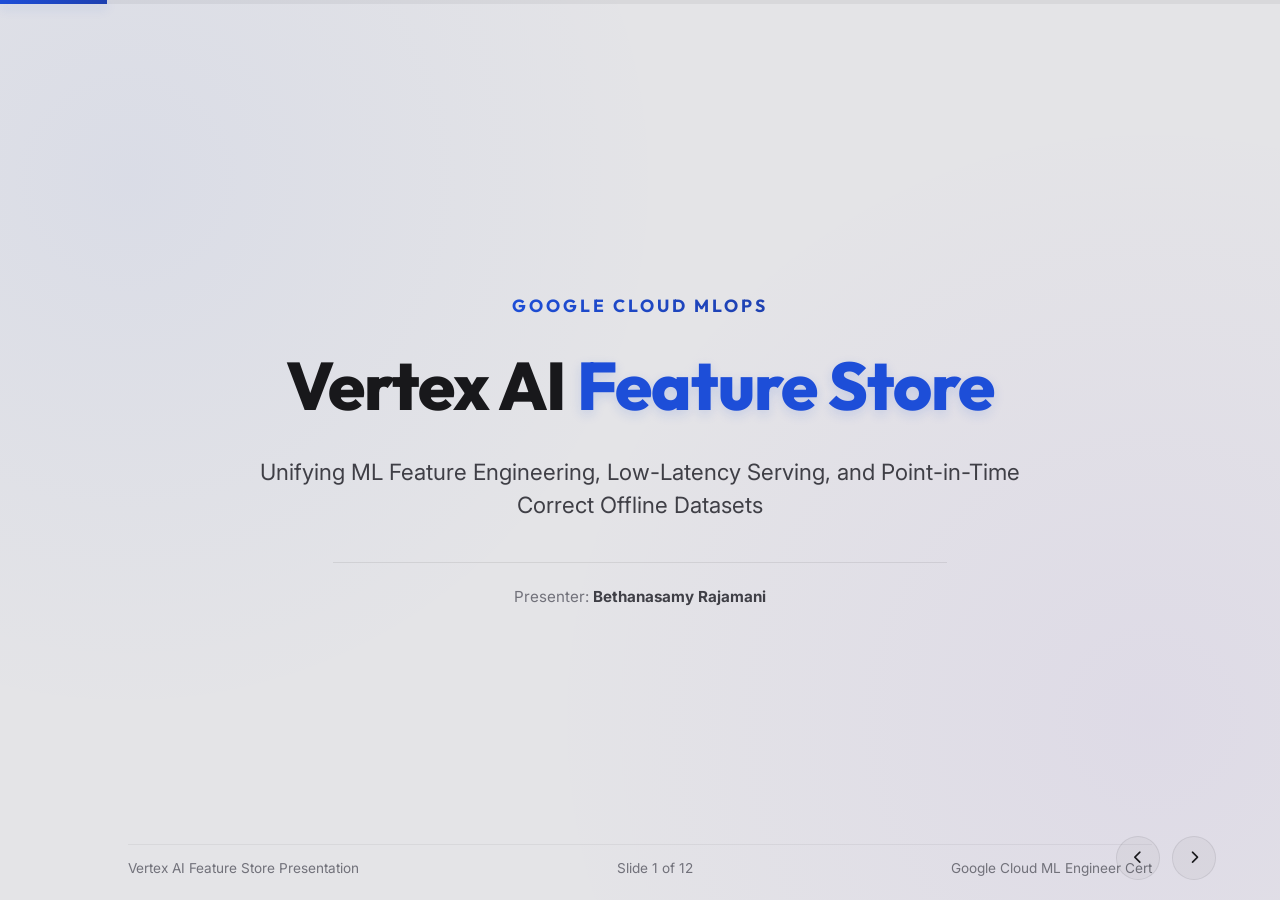
==== featurestore-presentation/index.html @ b4137fd1 "feat: implement Vertex AI Feature Store presentation slides and PPTX builder" ====
<!DOCTYPE html>
<html lang="en">
<head>
    <meta charset="UTF-8">
    <meta name="viewport" content="width=device-width, initial-scale=1.0">
    <title>GCP MLOps: Vertex AI Feature Store Presentation</title>
    <!-- CSS slide styles -->
    <link rel="stylesheet" href="style.css">
    <!-- FontAwesome Icons -->
    <link rel="stylesheet" href="https://cdnjs.cloudflare.com/ajax/libs/font-awesome/6.4.0/css/all.min.css">
</head>
<body>
    <div class="presentation-container">
        <!-- Progress Bar Indicator -->
        <div class="progress-bar-container">
            <div id="progress-bar-fill" class="progress-bar-fill"></div>
        </div>

        <!-- SLIDE 1: TITLE SLIDE -->
        <section class="slide title-slide active">
            <span class="slide-category">Google Cloud MLOps</span>
            <h1 class="slide-title">Vertex AI <span>Feature Store</span></h1>
            <p class="slide-subtitle">Unifying ML Feature Engineering, Low-Latency Serving, and Point-in-Time Correct Offline Datasets</p>
            <div class="title-footer">
                <span>Presenter: <strong>Bethanasamy Rajamani</strong></span>
            </div>
        </section>

        <!-- SLIDE 2: THE CORE MLOPS CHALLENGES -->
        <section class="slide">
            <span class="slide-category">The Problem</span>
            <h2 class="slide-title">Core Challenges in Production ML</h2>
            <div class="split-grid">
                <div class="slide-body">
                    <ul>
                        <li><strong>Train-Serve Skew:</strong> ML models fail when prediction features are calculated differently than training features.</li>
                        <li><strong>Data Leakage:</strong> Incorporating "future data" into training sets during joins, invalidating offline evaluation validation.</li>
                        <li><strong>Redundant Engineering:</strong> Separate data engineering teams re-calculating the exact same feature values, driving up storage/compute costs.</li>
                    </ul>
                    <div class="example-box">
                        <strong>Real-World Example (Skew & Leakage)</strong>
                        A credit card fraud detector checks transaction velocities. If training calculated velocities using daily averages, but online inference queries them using 5-minute windows, the mismatch (skew) causes false negatives.
                    </div>
                </div>
                <div class="glass-card">
                    <div class="card-title">
                        <i class="fa-solid fa-triangle-exclamation"></i>
                        <span>Traditional Databases Fall Short</span>
                    </div>
                    <p style="color: var(--text-secondary); font-size: 0.95rem; line-height: 1.6; margin-bottom: 15px;">
                        Relational databases (SQL) and analytical warehouses (BigQuery) cannot serve features with sub-15ms latency at scale. Conversely, transactional databases lack point-in-time snapshot mechanics, creating massive data leakage risks during dataset exports.
                    </p>
                    <p style="color: var(--accent-blue); font-size: 0.85rem; font-weight: 500;">
                        Example: Both fraud and billing teams writing two separate Spark jobs to calculate `daily_user_active_hours` leads to code redundancy and cost waste.
                    </p>
                </div>
            </div>
        </section>

        <!-- SLIDE 3: WHAT IS VERTEX AI FEATURE STORE? -->
        <section class="slide">
            <span class="slide-category">Architectural Overview</span>
            <h2 class="slide-title">What is Vertex AI Feature Store?</h2>
            <div class="split-grid">
                <div class="slide-body">
                    <p style="margin-bottom: 20px; font-weight: 500; color: var(--text-primary);">A centralized, fully-managed Google Cloud registry to share, discover, and serve ML features.</p>
                    <ul>
                        <li><strong>Single Source of Truth:</strong> Unifies preprocessing pipelines across batch and real-time.</li>
                        <li><strong>Serverless Scale:</strong> No infrastructure management. Scaling Bigtable and BigQuery slots are handled entirely by Google Cloud.</li>
                        <li><strong>Integrations:</strong> Built-in lineage hooks into Vertex AI Model Registry, Pipelines, and Model Monitoring.</li>
                    </ul>
                    <div class="example-box">
                        <strong>Serving Example</strong>
                        A ride-sharing app uses online serving to retrieve driver ratings in 8ms during matching. For historical pricing analysis, it uses offline serving to export monthly coordinates.
                    </div>
                </div>
                <div class="glass-card">
                    <div class="card-title">
                        <i class="fa-solid fa-database"></i>
                        <span>Operational Benefits</span>
                    </div>
                    <div class="benefits-list" style="display: flex; flex-direction: column; gap: 16px; margin-top: 15px;">
                        <div class="benefit-item">
                            <div style="display: flex; align-items: center; gap: 8px; font-weight: 600; color: var(--text-primary); font-size: 0.95rem;">
                                <i class="fa-solid fa-bolt" style="color: var(--accent-blue);"></i>
                                <span>Sub-15ms Online Serving Latency</span>
                            </div>
                            <p style="font-size: 0.85rem; color: var(--text-secondary); line-height: 1.4; margin-left: 22px; margin-top: 4px;">
                                Powered by Cloud Bigtable key-value storage, delivering high-throughput gRPC lookups for real-time model inference at scale.
                            </p>
                        </div>
                        <div class="benefit-item">
                            <div style="display: flex; align-items: center; gap: 8px; font-weight: 600; color: var(--text-primary); font-size: 0.95rem;">
                                <i class="fa-solid fa-clone" style="color: var(--accent-green);"></i>
                                <span>Zero-Copy BigQuery Views Integration</span>
                            </div>
                            <p style="font-size: 0.85rem; color: var(--text-secondary); line-height: 1.4; margin-left: 22px; margin-top: 4px;">
                                Queries BigQuery tables or logical views directly without copying physical data, eliminating duplication storage costs and pipeline lags.
                            </p>
                        </div>
                        <div class="benefit-item">
                            <div style="display: flex; align-items: center; gap: 8px; font-weight: 600; color: var(--text-primary); font-size: 0.95rem;">
                                <i class="fa-solid fa-route" style="color: var(--accent-pink);"></i>
                                <span>Fully Auditable Metadata Lineage</span>
                            </div>
                            <p style="font-size: 0.85rem; color: var(--text-secondary); line-height: 1.4; margin-left: 22px; margin-top: 4px;">
                                Integrated with Vertex ML Metadata to track feature origin, transformations, registry audits, and downstream model consumers.
                            </p>
                        </div>
                    </div>
                </div>
            </div>
        </section>

        <!-- SLIDE 4: DATA MODELING HIERARCHY -->
        <section class="slide">
            <span class="slide-category">Data Modeling</span>
            <h2 class="slide-title">Vertex AI Feature Store Hierarchy</h2>
            <div class="split-grid">
                <div class="slide-body">
                    <ul>
                        <li><strong>Entity Type:</strong> Represents a primary key tracking data records (e.g. <code>user_id</code>, <code>product_id</code>).</li>
                        <li><strong>Feature Group:</strong> Points directly to a source table/view in BigQuery containing attributes.</li>
                        <li><strong>Feature View:</strong> A read-only representation of features. Synchronizes directly with BigQuery without copying raw data.</li>
                    </ul>
                    <div class="example-box">
                        <strong>Real-World Mapping Example</strong>
                        Entity Type = <code>customer_id</code>. Feature Group = <code>customer_orders</code> (linked to BigQuery). Feature View = <code>checkout_view</code> (exposing features like <code>last_order_amount</code>).
                    </div>
                </div>
                <div class="glass-card">
                    <div class="card-title">
                        <i class="fa-solid fa-circle-nodes"></i>
                        <span>Key Design Pattern</span>
                    </div>
                    <p style="color: var(--text-secondary); font-size: 0.95rem; line-height: 1.6;">
                        You define Feature Groups to map BigQuery schemas. You register individual features within that group. Feature Views then expose specific subsets of these features to online serving APIs.
                    </p>
                </div>
            </div>
        </section>

        <!-- SLIDE 5: INGESTION ARCHITECTURE -->
        <section class="slide">
            <span class="slide-category">Ingestion Pipelines</span>
            <h2 class="slide-title">Batch & Streaming Ingestions</h2>
            <div class="split-grid">
                <div class="slide-body">
                    <ul>
                        <li><strong>Batch Ingestion (BigQuery):</strong> Scheduled sync jobs that pull pre-calculated features. Animate packets showing scheduled sync runs.</li>
                        <li><strong>Streaming Ingestion (Pub/Sub):</strong> Ingests features in real-time. Events flow through Pub/Sub and Dataflow directly to the Feature Store.</li>
                    </ul>
                    <div class="example-box">
                        <strong>Pipeline Example</strong>
                        Streaming ingestion writes real-time customer clicks from Pub/Sub to the online store instantly. Batch ingestion synchronizes user credit ratings from BigQuery every midnight.
                    </div>
                </div>
                <div class="diagram-box">
                    <span style="font-size: 0.8rem; font-weight: 600; color: var(--text-secondary); margin-bottom: 8px;">Active Data Ingestion Pipeline Flows</span>
                    <svg class="diagram-svg" viewBox="0 0 400 220">
                        <!-- Markers for Arrow Heads -->
                        <defs>
                            <marker id="arrow" viewBox="0 0 10 10" refX="6" refY="5" markerWidth="6" markerHeight="6" orient="auto-start-reverse">
                                <path d="M 0 0 L 10 5 L 0 10 z" fill="rgba(255,255,255,0.4)" />
                            </marker>
                        </defs>

                        <!-- Connection Paths -->
                        <path id="path-bq-fs" class="flow-path active-pink" d="M 110,40 Q 185,110 250,110" />
                        <path id="path-pub-fs" class="flow-path active-green" d="M 110,180 Q 185,110 250,110" />
                        
                        <!-- Flow dots (Batch) -->
                        <circle r="4" fill="var(--accent-pink)">
                            <animateMotion dur="4s" repeatCount="indefinite" path="M 110,40 Q 185,110 250,110" begin="0s" />
                        </circle>
                        <circle r="4" fill="var(--accent-pink)">
                            <animateMotion dur="4s" repeatCount="indefinite" path="M 110,40 Q 185,110 250,110" begin="2s" />
                        </circle>

                        <!-- Flow dots (Streaming) -->
                        <circle r="4" fill="var(--accent-green)">
                            <animateMotion dur="2s" repeatCount="indefinite" path="M 110,180 Q 185,110 250,110" begin="0s" />
                        </circle>
                        <circle r="4" fill="var(--accent-green)">
                            <animateMotion dur="2s" repeatCount="indefinite" path="M 110,180 Q 185,110 250,110" begin="0.7s" />
                        </circle>
                        <circle r="4" fill="var(--accent-green)">
                            <animateMotion dur="2s" repeatCount="indefinite" path="M 110,180 Q 185,110 250,110" begin="1.4s" />
                        </circle>

                        <!-- Node: BigQuery -->
                        <g transform="translate(10, 20)">
                            <rect x="0" y="0" width="100" height="40" rx="8" class="node-circle" />
                            <text x="50" y="22" fill="var(--text-primary)" font-size="9" text-anchor="middle" font-weight="600">BigQuery</text>
                            <text x="50" y="32" fill="var(--text-muted)" font-size="7" text-anchor="middle">(Batch Source)</text>
                        </g>
                        
                        <!-- Node: Pub/Sub -->
                        <g transform="translate(10, 160)">
                            <rect x="0" y="0" width="100" height="40" rx="8" class="node-circle" />
                            <text x="50" y="22" fill="var(--text-primary)" font-size="9" text-anchor="middle" font-weight="600">Pub/Sub</text>
                            <text x="50" y="32" fill="var(--text-muted)" font-size="7" text-anchor="middle">(Streaming Source)</text>
                        </g>
                        
                        <!-- Node: Feature Store (Center) -->
                        <g transform="translate(200, 90)">
                            <rect x="0" y="0" width="100" height="40" rx="8" class="node-circle pulse" />
                            <text x="50" y="22" fill="var(--text-primary)" font-size="9" text-anchor="middle" font-weight="600">Feature Store</text>
                            <text x="50" y="32" fill="var(--accent-blue)" font-size="7" text-anchor="middle" font-weight="500">(Active Registry)</text>
                        </g>
                    </svg>
                </div>
            </div>
        </section>

        <!-- SLIDE 6: ONLINE SERVING ARCHITECTURE -->
        <section class="slide">
            <span class="slide-category">Serving (Low Latency)</span>
            <h2 class="slide-title">Online Serving Mechanics</h2>
            <div class="split-grid">
                <div class="slide-body">
                    <ul>
                        <li><strong>Cloud Bigtable:</strong> The default serving engine. Scaled dynamically by Google Cloud to support massive, concurrent online requests.</li>
                        <li><strong>Read Feature Values API:</strong> Online endpoints request feature values by passing the Entity ID (e.g. <code>user_id</code>) and receiving vectors in milliseconds.</li>
                        <li><strong>Zero-Latency Cache:</strong> Feature Store buffers features to prevent server overloads during web traffic spikes.</li>
                    </ul>
                    <div class="example-box">
                        <strong>gRPC Serving Example</strong>
                        The inference server queries <code>user_1984</code> on port 8080 and fetches the feature vector <code>[0.85 (ctr), 'Premium' (tier)]</code> from Cloud Bigtable in 6.8ms.
                    </div>
                </div>
                <div class="diagram-box">
                    <span style="font-size: 0.8rem; font-weight: 600; color: var(--text-secondary); margin-bottom: 8px;">Online serving gRPC query loop</span>
                    <svg class="diagram-svg" viewBox="0 0 400 220">
                        <!-- Request Path -->
                        <path class="flow-path active-green" d="M 70,95 L 230,95" />
                        <!-- Response Path -->
                        <path class="flow-path active-blue" d="M 230,125 L 70,125" style="stroke: var(--accent-blue); stroke-dasharray: 6,6; animation: strokeSlide 1s linear infinite;" />

                        <!-- Request Dot -->
                        <circle r="5" fill="var(--accent-green)">
                            <animateMotion dur="2.5s" repeatCount="indefinite" path="M 70,95 L 230,95" begin="0s" />
                        </circle>
                        <!-- Response Dot -->
                        <circle r="5" fill="var(--accent-blue)">
                            <animateMotion dur="2.5s" repeatCount="indefinite" path="M 230,125 L 70,125" begin="1.2s" />
                        </circle>

                        <!-- Node: Client model -->
                        <g transform="translate(10, 90)">
                            <circle cx="20" cy="20" r="25" class="node-circle" />
                            <text x="20" y="23" fill="var(--text-primary)" font-size="8" text-anchor="middle" font-weight="600">Model API</text>
                        </g>

                        <!-- Node: Feature Store -->
                        <g transform="translate(250, 90)">
                            <circle cx="20" cy="20" r="25" class="node-circle pulse-green" />
                            <text x="20" y="23" fill="var(--text-primary)" font-size="8" text-anchor="middle" font-weight="600">Bigtable</text>
                        </g>

                        <!-- Latency stopwatch counter -->
                        <g transform="translate(125, 65)">
                            <rect x="0" y="0" width="70" height="20" rx="4" fill="rgba(0,0,0,0.6)" stroke="var(--border-color)" />
                            <text x="35" y="14" class="latency-text-field" text-anchor="middle">
                                <tspan class="latency-timer-tick">6.8ms</tspan>
                            </text>
                        </g>
                    </svg>
                </div>
            </div>
        </section>

        <!-- SLIDE 7: OFFLINE SERVING & HISTORICAL JOINS -->
        <section class="slide">
            <span class="slide-category">Serving (Analytical)</span>
            <h2 class="slide-title">Offline Serving & point-in-Time Joins</h2>
            <div class="split-grid">
                <div class="slide-body">
                    <ul>
                        <li><strong>Point-in-Time joins:</strong> Prevents data leakage by retrieving feature values exactly as they existed at the timestamp of a historical training event.</li>
                        <li><strong>Batch Exports:</strong> Exports features to BigQuery or Cloud Storage folders to build massive training sets.</li>
                        <li><strong>Scale:</strong> Runs analytical joins across millions of training records, leveraging BigQuery slot allocations.</li>
                    </ul>
                    <div class="example-box">
                        <strong>Historical Join Example</strong>
                        To train a churn model on a checkout event from Oct 5, 2:00 PM, the Feature Store runs a point-in-time join that retrieves features prior to 2:00 PM, ignoring any subsequent activity.
                    </div>
                </div>
                <div class="diagram-box">
                    <span style="font-size: 0.8rem; font-weight: 600; color: var(--text-secondary); margin-bottom: 8px;">Point-in-Time "Time Travel" Join</span>
                    <svg class="diagram-svg" viewBox="0 0 400 220">
                        <!-- Horizontal Timeline Axis -->
                        <line x1="40" y1="130" x2="360" y2="130" stroke="var(--text-muted)" stroke-width="3" stroke-linecap="round" style="opacity: 0.3;" />
                        
                        <!-- Timeline Markers -->
                        <!-- Event 1 (100) -->
                        <circle class="marker-dot marker-dot-1" cx="100" cy="130" r="6" />
                        <text x="100" y="115" fill="var(--text-secondary)" font-size="7" text-anchor="middle">Feature Update 1</text>
                        
                        <!-- Event 2 (180) -->
                        <circle class="marker-dot marker-dot-2" cx="180" cy="130" r="6" />
                        <text x="180" y="115" fill="var(--text-secondary)" font-size="7" text-anchor="middle">Feature Update 2</text>
                        
                        <!-- Event 3 (260) -->
                        <circle class="marker-dot marker-dot-3" cx="260" cy="130" r="6" />
                        <text x="260" y="115" fill="var(--text-secondary)" font-size="7" text-anchor="middle">Feature Update 3</text>

                        <!-- Vertical Sliding Timeline Line (Join Event Time) -->
                        <line class="timeline-slider-line" x1="40" y1="50" x2="40" y2="170" />
                        <text x="150" y="195" fill="var(--accent-blue)" font-size="9" text-anchor="middle" font-weight="600">Dynamic Join Timestamp (T_event)</text>
                        
                        <!-- Leakage warning alert text -->
                        <text x="260" y="150" class="leakage-warning-banner">[Future Data Blocked]</text>
                    </svg>
                </div>
            </div>
        </section>

        <!-- SLIDE 8: VERTEX AI SDK (PYTHON) -->
        <section class="slide">
            <span class="slide-category">Developer Guide</span>
            <h2 class="slide-title">Vertex AI SDK (Python)</h2>
            <div class="slide-body">
                <p style="margin-bottom: 10px;">Interacting with Vertex AI Feature Store programmatically:</p>
                <div class="code-wrapper">
                    <div class="code-header">
                        <span>Python Client SDK</span>
                    </div>
                    <pre class="code-content"><span class="code-keyword">from</span> google.cloud <span class="code-keyword">import</span> aiplatform

aiplatform.init(project=<span class="code-string">"my-gcp-project"</span>, location=<span class="code-string">"us-central1"</span>)

<span class="code-comment"># Define reference to registered Feature View</span>
feature_view = aiplatform.FeatureView(
    feature_view_name=<span class="code-string">"user_features"</span>,
    feature_online_store_id=<span class="code-string">"user_online_store"</span>
)

<span class="code-comment"># Fetch real-time online feature values</span>
response = feature_view.read_feature_values(
    entity_ids=[<span class="code-string">"user_10294"</span>]
)
<span class="code-function">print</span>(response.values)</pre>
                </div>
                <div class="example-box">
                    <strong>Endpoint Integration Example</strong>
                    This Python query is integrated inside a web-serving Flask/FastAPI app to dynamically fetch driver ratings and enrich matching payloads before passing variables to model predictors.
                </div>
            </div>
        </section>

        <!-- SLIDE 9: GOOGLE CLOUD CLI REFERENCE -->
        <section class="slide">
            <span class="slide-category">Operations Guide</span>
            <h2 class="slide-title">Google Cloud CLI (gcloud) Reference</h2>
            <div class="slide-body">
                <p style="margin-bottom: 10px;">Managing Feature Store infrastructure using terminal commands:</p>
                <div class="code-wrapper">
                    <div class="code-header">
                        <span>gcloud vertex-ai CLI tools</span>
                    </div>
                    <pre class="code-content"><span class="code-comment"># Create online store instance backed by Bigtable</span>
gcloud vertex-ai feature-online-stores create user-online-store \
    --region=us-central1 \
    --bigtable-min-node-count=1 \
    --bigtable-max-node-count=5

<span class="code-comment"># Synchronize feature view with BigQuery source data</span>
gcloud vertex-ai feature-views sync user-features \
    --feature-online-store=user-online-store \
    --region=us-central1</pre>
                </div>
                <div class="example-box">
                    <strong>CI/CD GitOps Example</strong>
                    MLOps engineers run these gcloud scripts inside Cloud Build templates to automatically create and update feature registries when new schemas are merged into main branches.
                </div>
            </div>
        </section>

        <!-- SLIDE 10: INTEGRATION WITH MODEL MONITORING -->
        <section class="slide">
            <span class="slide-category">MLOps Monitoring</span>
            <h2 class="slide-title">Model Monitoring Integration</h2>
            <div class="split-grid">
                <div class="slide-body">
                    <ul>
                        <li><strong>Continuous Skew Checks:</strong> Automated alerts if serving feature distributions drift from baseline training datasets (TFRecord profiles).</li>
                        <li><strong>PSI Metric:</strong> Model Monitoring calculates Population Stability Index. If PSI exceeds 0.20, alerts notify engineering teams.</li>
                        <li><strong>Automated Retraining:</strong> Integration with Pub/Sub allows alerting systems to launch retraining DAGs automatically.</li>
                    </ul>
                    <div class="example-box">
                        <strong>Monitoring Drift Example</strong>
                        Monitoring user age distributions. Baseline training mean was 24. Shifted average in serving hits 42 (PSI = 0.28). System alerts trigger an automated retraining pipeline.
                    </div>
                </div>
                <div class="glass-card">
                    <div class="card-title">
                        <i class="fa-solid fa-chart-line"></i>
                        <span>MLOps Operations Loop</span>
                    </div>
                    <p style="color: var(--text-secondary); font-size: 0.95rem; line-height: 1.6;">
                        Unifying features within the Feature Store ensures the baseline reference schemas remain identical, eliminating manual calculations during drift checks.
                    </p>
                </div>
            </div>
        </section>

        <!-- SLIDE 11: IAM & SECURITY GOVERNANCE -->
        <section class="slide">
            <span class="slide-category">Security & Governance</span>
            <h2 class="slide-title">IAM Permissions & Access Controls</h2>
            <div class="split-grid">
                <div class="slide-body">
                    <ul>
                        <li><strong>roles/aiplatform.admin:</strong> Grants full control over Feature Store creation, schema modification, and resource deletions.</li>
                        <li><strong>roles/aiplatform.user:</strong> Allows listing, searching, reading, and exporting feature values. Default role for ML engineers and clients.</li>
                        <li><strong>VPC Service Controls:</strong> Lock Feature Store endpoints inside a private security boundary, protecting datasets from exfiltration.</li>
                    </ul>
                    <div class="example-box">
                        <strong>Deployment Example</strong>
                        The online prediction container's service account is granted the <code>aiplatform.user</code> role, enabling it to query features on port 8080 while blocking write configurations.
                    </div>
                </div>
                <div class="glass-card">
                    <div class="card-title">
                        <i class="fa-solid fa-shield-halved"></i>
                        <span>Security Rule</span>
                    </div>
                    <p style="color: var(--text-secondary); font-size: 0.95rem; line-height: 1.6;">
                        Service accounts attached to prediction serving containers must possess the <code>aiplatform.user</code> role to successfully pull online features on port 8080.
                    </p>
                </div>
            </div>
        </section>

        <!-- SLIDE 12: ARCHITECT'S SUMMARY -->
        <section class="slide">
            <span class="slide-category">Takeaways</span>
            <h2 class="slide-title">Architect's Checklist</h2>
            <div class="split-grid">
                <div class="slide-body">
                    <ul>
                        <li><strong>Train-Serve Skew:</strong> Eliminate skew by serving and training from the same Feature Store views.</li>
                        <li><strong>Data Leakage:</strong> Eliminate leakage by deploying point-in-time snapshot joins.</li>
                        <li><strong>Online Store:</strong> Backed by Bigtable for sub-15ms latencies.</li>
                        <li><strong>Offline Store:</strong> Integrates with BigQuery for large analytical dataset creation.</li>
                    </ul>
                    <div class="example-box">
                        <strong>Architect's Advice</strong>
                        On the exam, if they request sub-10ms serving, historical data timelines, or data quality assurances for tabular features, Vertex AI Feature Store is the correct answer.
                    </div>
                </div>
                <div class="glass-card" style="border-color: rgba(56, 239, 125, 0.3);">
                    <div class="card-title" style="color: var(--accent-green);">
                        <i class="fa-solid fa-circle-check"></i>
                        <span>Exam Tip</span>
                    </div>
                    <p style="color: var(--text-secondary); font-size: 0.95rem; line-height: 1.6;">
                        If a scenario requires real-time serving latency, user sharing, or data leakage protection, **Vertex AI Feature Store** is always the correct GCP ML solution architecture.
                    </p>
                </div>
            </div>
        </section>

        <!-- Presentation Navigation overlay controls -->
        <div class="controls-overlay">
            <button id="prev-btn" class="control-btn" title="Previous Slide (Left Arrow)"><i class="fa-solid fa-chevron-left"></i></button>
            <button id="next-btn" class="control-btn" title="Next Slide (Right Arrow)"><i class="fa-solid fa-chevron-right"></i></button>
        </div>

        <!-- Footer Page counter -->
        <footer class="presentation-footer">
            <span>Vertex AI Feature Store Presentation</span>
            <span id="page-num" class="slide-counter">Slide 1 of 12</span>
            <span>Google Cloud ML Engineer Cert</span>
        </footer>
    </div>

    <!-- Script navigations -->
    <script src="app.js"></script>
</body>
</html>
---- featurestore-presentation/style.css ----
@import url('https://fonts.googleapis.com/css2?family=Inter:wght@300;400;500;600;700&family=Outfit:wght@400;500;600;700;800&family=Fira+Code:wght@400;500&display=swap');

:root {
    --bg-dark: #e4e4e7;
    --bg-card: rgba(255, 255, 255, 0.85);
    --border-color: rgba(0, 0, 0, 0.08);
    --text-primary: #18181b;
    --text-secondary: #3f3f46;
    --text-muted: #71717a;
    
    --primary-gradient: linear-gradient(135deg, #1d4ed8 0%, #1e40af 100%);
    --secondary-gradient: linear-gradient(135deg, #6d28d9 0%, #5b21b6 100%);
    --glow-blue: 0 4px 12px rgba(29, 78, 216, 0.15);
    
    --accent-blue: #1d4ed8;
    --accent-green: #047857;
    --accent-pink: #be185d;
    
    --transition-smooth: all 0.3s cubic-bezier(0.4, 0, 0.2, 1);
}

* {
    margin: 0;
    padding: 0;
    box-sizing: border-box;
}

body {
    background-color: var(--bg-dark);
    color: var(--text-primary);
    font-family: 'Inter', sans-serif;
    overflow: hidden;
    height: 100vh;
    width: 100vw;
    background-image: 
        radial-gradient(circle at 10% 20%, rgba(29, 78, 216, 0.05) 0%, transparent 40%),
        radial-gradient(circle at 90% 80%, rgba(109, 40, 217, 0.05) 0%, transparent 45%);
}

/* Presentation Container */
.presentation-container {
    position: relative;
    width: 100vw;
    height: 100vh;
    overflow: hidden;
    display: flex;
    align-items: center;
    justify-content: center;
}

/* Slide Deck */
.slide {
    position: absolute;
    width: 100%;
    height: 100%;
    padding: 6% 10%;
    display: flex;
    flex-direction: column;
    justify-content: center;
    opacity: 0;
    pointer-events: none;
    transform: translateX(100px);
    transition: transform 0.6s cubic-bezier(0.4, 0, 0.2, 1), opacity 0.6s cubic-bezier(0.4, 0, 0.2, 1);
}

.slide.active {
    opacity: 1;
    pointer-events: auto;
    transform: translateX(0);
    z-index: 2;
}

.slide.prev-slide {
    opacity: 0;
    transform: translateX(-100px);
}

/* Slide Elements */
.slide-category {
    font-family: 'Outfit', sans-serif;
    font-size: 1.1rem;
    font-weight: 700;
    text-transform: uppercase;
    letter-spacing: 3px;
    background: var(--primary-gradient);
    -webkit-background-clip: text;
    -webkit-text-fill-color: transparent;
    margin-bottom: 10px;
    display: inline-block;
}

.slide-title {
    font-family: 'Outfit', sans-serif;
    font-size: 3.2rem;
    font-weight: 800;
    letter-spacing: -1px;
    line-height: 1.15;
    margin-bottom: 24px;
    color: var(--text-primary);
}

.slide-title span {
    color: var(--accent-blue);
    text-shadow: var(--glow-blue);
}

.slide-body {
    font-size: 1.15rem;
    line-height: 1.6;
    color: var(--text-secondary);
    max-width: 950px;
}

/* Bullet list overrides */
.slide-body ul {
    list-style: none;
    display: flex;
    flex-direction: column;
    gap: 12px;
    margin-top: 10px;
}

.slide-body li {
    position: relative;
    padding-left: 28px;
}

.slide-body li::before {
    content: '→';
    position: absolute;
    left: 0;
    color: var(--accent-blue);
    font-weight: 800;
}

.slide-body strong {
    color: var(--text-primary);
}

/* Example Box Style */
.example-box {
    background: rgba(0, 242, 254, 0.02);
    border-left: 3px solid var(--accent-blue);
    border-radius: 0 8px 8px 0;
    padding: 16px 20px;
    margin-top: 24px;
    font-size: 0.95rem;
    line-height: 1.6;
    color: var(--text-secondary);
    border-top: 1px solid rgba(255, 255, 255, 0.01);
    border-right: 1px solid rgba(255, 255, 255, 0.01);
    border-bottom: 1px solid rgba(255, 255, 255, 0.01);
}

.example-box strong {
    color: var(--accent-blue);
    font-family: 'Outfit', sans-serif;
    text-transform: uppercase;
    letter-spacing: 1.5px;
    font-size: 0.85rem;
    display: block;
    margin-bottom: 6px;
}

/* Title Slide Specifics */
.title-slide {
    align-items: center;
    text-align: center;
    justify-content: center;
}

.title-slide .slide-title {
    font-size: 4.2rem;
    max-width: 1100px;
    margin: 20px auto 30px;
}

.title-slide .slide-subtitle {
    font-size: 1.4rem;
    color: var(--text-secondary);
    max-width: 800px;
    margin-bottom: 40px;
    line-height: 1.5;
}

.title-footer {
    display: flex;
    gap: 40px;
    justify-content: center;
    font-size: 0.95rem;
    color: var(--text-muted);
    border-top: 1px solid var(--border-color);
    padding-top: 24px;
    width: 60%;
}

.title-footer span strong {
    color: var(--text-secondary);
}

/* Split content grid */
.split-grid {
    display: grid;
    grid-template-columns: 1.15fr 0.85fr;
    gap: 40px;
    align-items: center;
    width: 100%;
}

/* Glass Card */
.glass-card {
    background: var(--bg-card);
    border: 1px solid var(--border-color);
    border-radius: 16px;
    padding: 24px;
    box-shadow: var(--shadow-premium);
    backdrop-filter: blur(10px);
}

.card-title {
    font-family: 'Outfit', sans-serif;
    font-size: 1.3rem;
    font-weight: 600;
    margin-bottom: 12px;
    color: var(--text-primary);
    display: flex;
    align-items: center;
    gap: 12px;
}

.card-title i {
    color: var(--accent-blue);
}

/* Code Highlights */
.code-wrapper {
    background: #f4f4f5;
    border-radius: 12px;
    border: 1px solid var(--border-color);
    overflow: hidden;
    margin-top: 10px;
    box-shadow: var(--shadow-premium);
    width: 100%;
}

.code-header {
    background: rgba(0, 0, 0, 0.03);
    padding: 10px 16px;
    display: flex;
    justify-content: space-between;
    align-items: center;
    font-size: 0.75rem;
    color: var(--text-muted);
    border-bottom: 1px solid var(--border-color);
}

.code-content {
    padding: 20px;
    font-family: 'Fira Code', monospace;
    font-size: 0.85rem;
    overflow-x: auto;
    line-height: 1.5;
    color: #18181b;
}

.code-keyword { color: #be185d; }
.code-string { color: #047857; }
.code-comment { color: #71717a; font-style: italic; }
.code-function { color: #1d4ed8; }
.code-parameter { color: #18181b; }

/* Ingestion Diagram styles */
.diagram-box {
    display: flex;
    flex-direction: column;
    gap: 16px;
    align-items: center;
    justify-content: center;
    background: rgba(255, 255, 255, 0.6);
    border-radius: 16px;
    border: 1px solid var(--border-color);
    padding: 20px;
}

.diagram-svg {
    width: 100%;
    max-width: 460px;
    height: 230px;
}

/* --- SVG ANIMATIONS CSS --- */

/* Node pulse */
.node-circle {
    fill: #ffffff;
    stroke: var(--accent-blue);
    stroke-width: 2;
    transition: var(--transition-smooth);
}

.node-circle.pulse {
    animation: nodePulseGlow 2s infinite alternate;
}

.node-circle.pulse-green {
    stroke: var(--accent-green);
    animation: nodePulseGlowGreen 2s infinite alternate;
}

.flow-path {
    fill: none;
    stroke: rgba(0, 0, 0, 0.08);
    stroke-width: 2;
    stroke-linecap: round;
}

.flow-path.active {
    stroke: var(--accent-blue);
    stroke-dasharray: 6, 6;
    animation: strokeSlide 1s linear infinite;
}

.flow-path.active-green {
    stroke: var(--accent-green);
    stroke-dasharray: 6, 6;
    animation: strokeSlide 1s linear infinite;
}

.flow-path.active-pink {
    stroke: var(--accent-pink);
    stroke-dasharray: 6, 6;
    animation: strokeSlide 1s linear infinite;
}

/* Keyframes */
@keyframes strokeSlide {
    to {
        stroke-dashoffset: -20;
    }
}

@keyframes nodePulseGlow {
    from {
        filter: drop-shadow(0 0 2px rgba(0, 242, 254, 0.2));
    }
    to {
        filter: drop-shadow(0 0 10px rgba(0, 242, 254, 0.6));
    }
}

@keyframes nodePulseGlowGreen {
    from {
        filter: drop-shadow(0 0 2px rgba(56, 239, 125, 0.2));
    }
    to {
        filter: drop-shadow(0 0 10px rgba(56, 239, 125, 0.6));
    }
}

/* Serving Fetch Animation specifics */
.latency-text-field {
    font-family: 'Fira Code', monospace;
    font-size: 13px;
    fill: var(--accent-green);
    font-weight: 700;
}

.latency-timer-tick {
    animation: latencyCount 3s steps(3) infinite;
}

@keyframes latencyCount {
    0%, 100% { opacity: 0; }
    15% { opacity: 1; }
    50% { opacity: 1; }
    85% { opacity: 0; }
}

/* Point-In-Time Timeline Animation */
.timeline-slider-line {
    stroke: var(--accent-blue);
    stroke-width: 2;
    stroke-linecap: round;
    filter: drop-shadow(0 0 4px rgba(0, 242, 254, 0.5));
    animation: sweepTimeline 6s cubic-bezier(0.4, 0, 0.2, 1) infinite;
}

@keyframes sweepTimeline {
    0%, 100% { transform: translateX(0px); }
    50% { transform: translateX(240px); }
}

/* Timeline marker lights */
.marker-dot {
    transition: var(--transition-smooth);
    animation: checkLeakage 6s infinite;
}

/* Dot 1 at X=100 */
.marker-dot-1 {
    animation-name: leakageDot1;
}
/* Dot 2 at X=180 */
.marker-dot-2 {
    animation-name: leakageDot2;
}
/* Dot 3 (Future) at X=260 */
.marker-dot-3 {
    animation-name: leakageDot3;
}

@keyframes leakageDot1 {
    0%, 100% { fill: var(--accent-green); stroke: var(--accent-green); filter: drop-shadow(0 0 4px rgba(56, 239, 125, 0.4)); }
    10% { fill: var(--accent-green); }
    50% { fill: var(--accent-green); }
    90% { fill: var(--accent-green); }
}

@keyframes leakageDot2 {
    0%, 100% { fill: var(--text-muted); stroke: var(--text-muted); filter: none; }
    28% { fill: var(--text-muted); filter: none; }
    32% { fill: var(--accent-green); stroke: var(--accent-green); filter: drop-shadow(0 0 4px rgba(56, 239, 125, 0.4)); }
    50% { fill: var(--accent-green); }
    68% { fill: var(--accent-green); }
    72% { fill: var(--text-muted); filter: none; }
}

@keyframes leakageDot3 {
    0%, 100% { fill: var(--text-muted); stroke: var(--text-muted); filter: none; }
    44% { fill: var(--text-muted); filter: none; }
    48% { fill: var(--accent-green); stroke: var(--accent-green); filter: drop-shadow(0 0 4px rgba(56, 239, 125, 0.4)); }
    50% { fill: var(--accent-green); }
    52% { fill: var(--accent-green); }
    56% { fill: var(--text-muted); filter: none; }
}

/* Leakage Warning box */
.leakage-warning-banner {
    font-family: 'Outfit', sans-serif;
    font-size: 8px;
    font-weight: 700;
    text-anchor: middle;
    animation: warningText 6s infinite;
}

@keyframes warningText {
    0%, 28%, 72%, 100% { fill: var(--text-muted); opacity: 0.3; }
    30%, 70% { fill: var(--accent-pink); opacity: 1; }
}

/* --- Slide progression bars --- */
.progress-bar-container {
    position: absolute;
    top: 0;
    left: 0;
    width: 100%;
    height: 4px;
    background: rgba(0, 0, 0, 0.05);
    z-index: 10;
}

.progress-bar-fill {
    height: 100%;
    width: 0%;
    background: var(--primary-gradient);
    box-shadow: var(--glow-blue);
    transition: width 0.3s ease-out;
}

/* Footer elements */
.presentation-footer {
    position: absolute;
    bottom: 24px;
    left: 10%;
    right: 10%;
    display: flex;
    justify-content: space-between;
    align-items: center;
    font-size: 0.85rem;
    color: var(--text-muted);
    z-index: 10;
    pointer-events: none;
    border-top: 1px solid rgba(0, 0, 0, 0.05);
    padding-top: 15px;
}

/* Controls overlay */
.controls-overlay {
    position: absolute;
    bottom: 20px;
    right: 5%;
    display: flex;
    gap: 12px;
    z-index: 20;
}

.control-btn {
    background: rgba(0, 0, 0, 0.03);
    border: 1px solid var(--border-color);
    color: var(--text-primary);
    width: 44px;
    height: 44px;
    border-radius: 50%;
    display: flex;
    align-items: center;
    justify-content: center;
    cursor: pointer;
    transition: var(--transition-smooth);
}

.control-btn:hover {
    background: rgba(0, 0, 0, 0.08);
    border-color: rgba(0, 0, 0, 0.15);
    transform: scale(1.05);
}

.control-btn:focus {
    outline: none;
}
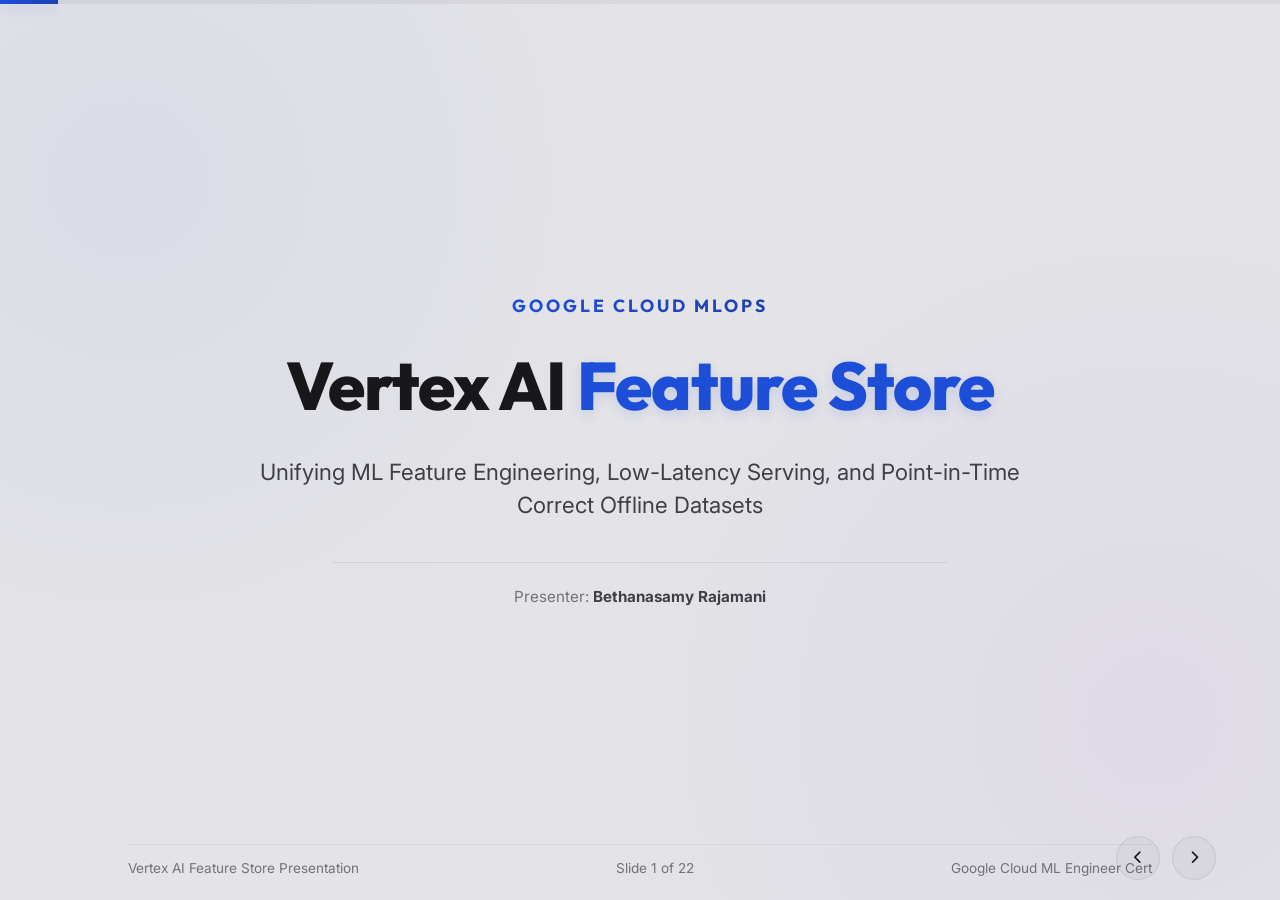
==== commit be323a02: "Add 10 scenario-based practice questions and answers for Vertex AI Feature Store to both HTML slides" ====
--- a/featurestore-presentation/index.html
+++ b/featurestore-presentation/index.html
@@ -462,6 +462,316 @@
             </div>
         </section>
 
+        <!-- SLIDE 13: PRACTICE SCENARIO 1 -->
+        <section class="slide">
+            <span class="slide-category">Practice Scenario 1 of 10</span>
+            <h2 class="slide-title">Minimizing Online Serving Latency</h2>
+            <div class="split-grid">
+                <div class="slide-body">
+                    <p style="font-weight: 500; color: var(--text-primary); margin-bottom: 15px;">A financial company is deploying an online transaction fraud detection model on Vertex AI. The model needs to retrieve customer feature values (e.g., transaction frequency in the last 10 minutes) with sub-10ms latency during prediction queries. How should the architecture be designed using Vertex AI Feature Store?</p>
+                    <div class="question-options">
+                        <div class="question-option"><span class="option-letter">A.</span> Configure offline serving batch exports to sync historical data to Cloud Storage and serve them directly from custom GKE nodes.</div>
+                        <div class="question-option"><span class="option-letter">B.</span> Set up a Feature Group pointing to BigQuery, register Feature Views, and enable Online Serving using Bigtable as the online store database.</div>
+                        <div class="question-option"><span class="option-letter">C.</span> Query BigQuery ML models directly using standard SQL procedures from GCF functions.</div>
+                        <div class="question-option"><span class="option-letter">D.</span> Use Memorystore for Redis manually and write Spark Streaming ETL scripts to populate user features from GCS.</div>
+                    </div>
+                </div>
+                <div class="glass-card">
+                    <div class="card-title">
+                        <i class="fa-solid fa-lightbulb" style="color: var(--accent-green);"></i>
+                        <span>Validation Panel</span>
+                    </div>
+                    <details class="answer-details">
+                        <summary>Verify Answer</summary>
+                        <div class="answer-content">
+                            <p style="margin-bottom: 8px;"><strong>Correct Answer: <span style="color: var(--accent-green);">B</span></strong></p>
+                            <p style="margin-bottom: 12px;"><strong>Explanation:</strong> Under the latest BigQuery-centric Feature Store architecture, developers create a Feature Group mapping BigQuery views, then create a Feature View and provision an online store database instance (backed by optimized Cloud Bigtable or Redis) for sub-10ms gRPC read requests.</p>
+                            <p><strong>GCP Reference:</strong> <a href="https://cloud.google.com/vertex-ai/docs/featurestore/latest/read-feature-values" target="_blank">Vertex AI Feature Store - Read Online Values</a></p>
+                        </div>
+                    </details>
+                </div>
+            </div>
+        </section>
+
+        <!-- SLIDE 14: PRACTICE SCENARIO 2 -->
+        <section class="slide">
+            <span class="slide-category">Practice Scenario 2 of 10</span>
+            <h2 class="slide-title">Data Leakage Prevention</h2>
+            <div class="split-grid">
+                <div class="slide-body">
+                    <p style="font-weight: 500; color: var(--text-primary); margin-bottom: 15px;">An ML engineer is building a pipeline to retrain a customer recommendation model. The training dataset combines user profile features from a feature store with historical purchase event logs. How can the engineer prevent data leakage during training set generation?</p>
+                    <div class="question-options">
+                        <div class="question-option"><span class="option-letter">A.</span> Perform standard SQL inner joins in BigQuery without specifying event times, relying on manual date filters.</div>
+                        <div class="question-option"><span class="option-letter">B.</span> Read the latest active feature states from the online database at the time of running the training job.</div>
+                        <div class="question-option"><span class="option-letter">C.</span> Execute point-in-time joins using Feature Store offline serving, specifying the historical event timestamps to extract features as they existed at each event time.</div>
+                        <div class="question-option"><span class="option-letter">D.</span> Set up a daily batch cron job that overwrites all user profile values inside a single GCS export bucket.</div>
+                    </div>
+                </div>
+                <div class="glass-card">
+                    <div class="card-title">
+                        <i class="fa-solid fa-lightbulb" style="color: var(--accent-green);"></i>
+                        <span>Validation Panel</span>
+                    </div>
+                    <details class="answer-details">
+                        <summary>Verify Answer</summary>
+                        <div class="answer-content">
+                            <p style="margin-bottom: 8px;"><strong>Correct Answer: <span style="color: var(--accent-green);">C</span></strong></p>
+                            <p style="margin-bottom: 12px;"><strong>Explanation:</strong> Point-in-time joins (or historical joins) are the standard solution to prevent data leakage during training data export. By joining features at the exact historical timestamp of the target label event, the system ensures that no "future data" is fed into the model.</p>
+                            <p><strong>GCP Reference:</strong> <a href="https://cloud.google.com/vertex-ai/docs/featurestore/legacy/explain-pit-join" target="_blank">Vertex AI Feature Store - Explain PIT Joins</a></p>
+                        </div>
+                    </details>
+                </div>
+            </div>
+        </section>
+
+        <!-- SLIDE 15: PRACTICE SCENARIO 3 -->
+        <section class="slide">
+            <span class="slide-category">Practice Scenario 3 of 10</span>
+            <h2 class="slide-title">Eliminating Train-Serve Skew</h2>
+            <div class="split-grid">
+                <div class="slide-body">
+                    <p style="font-weight: 500; color: var(--text-primary); margin-bottom: 15px;">A retail company runs a model to predict user conversion rates. The training features are preprocessed in batch using SQL in BigQuery, while the online serving application computes features using custom Python code. The model performs poorly in production due to train-serve skew. How can Vertex AI Feature Store resolve this?</p>
+                    <div class="question-options">
+                        <div class="question-option"><span class="option-letter">A.</span> Define the preprocessing transformations in BigQuery views, register them as a Feature Group, and serve both training and prediction requests from the same Feature Store views.</div>
+                        <div class="question-option"><span class="option-letter">B.</span> Standardize all preprocessing by rewriting the transformations directly inside the GKE API container.</div>
+                        <div class="question-option"><span class="option-letter">C.</span> Deploy a second BigQuery instance dedicated to serving online queries in real-time.</div>
+                        <div class="question-option"><span class="option-letter">D.</span> Use AutoML Tabular to automatically search for features during serving queries.</div>
+                    </div>
+                </div>
+                <div class="glass-card">
+                    <div class="card-title">
+                        <i class="fa-solid fa-lightbulb" style="color: var(--accent-green);"></i>
+                        <span>Validation Panel</span>
+                    </div>
+                    <details class="answer-details">
+                        <summary>Verify Answer</summary>
+                        <div class="answer-content">
+                            <p style="margin-bottom: 8px;"><strong>Correct Answer: <span style="color: var(--accent-green);">A</span></strong></p>
+                            <p style="margin-bottom: 12px;"><strong>Explanation:</strong> To eliminate train-serve skew, both training pipelines (offline serving) and inference APIs (online serving) must fetch from a single source of feature definitions. Registering the preprocessing views in a centralized Feature Store accomplishes this.</p>
+                            <p><strong>GCP Reference:</strong> <a href="https://cloud.google.com/vertex-ai/docs/featurestore/latest/overview" target="_blank">Vertex AI Feature Store - Overview</a></p>
+                        </div>
+                    </details>
+                </div>
+            </div>
+        </section>
+
+        <!-- SLIDE 16: PRACTICE SCENARIO 4 -->
+        <section class="slide">
+            <span class="slide-category">Practice Scenario 4 of 10</span>
+            <h2 class="slide-title">Cost & Storage Optimization</h2>
+            <div class="split-grid">
+                <div class="slide-body">
+                    <p style="font-weight: 500; color: var(--text-primary); margin-bottom: 15px;">Multiple data science teams at an enterprise recalculate overlapping customer features (such as `monthly_average_spend`). This leads to redundant storage costs and processing fees. What is the best practice to optimize these costs?</p>
+                    <div class="question-options">
+                        <div class="question-option"><span class="option-letter">A.</span> Request the finance team to enforce resource quotas on all GCS buckets and limit active BigQuery projects.</div>
+                        <div class="question-option"><span class="option-letter">B.</span> Build a custom metadata registry using Cloud SQL to track who owns which Python scripting files.</div>
+                        <div class="question-option"><span class="option-letter">C.</span> Export all datasets to local development servers to avoid Google Cloud analytical query costs.</div>
+                        <div class="question-option"><span class="option-letter">D.</span> Standardize all user features in a centralized Vertex AI Feature Store, allowing teams to search, share, and reuse registered feature views.</div>
+                    </div>
+                </div>
+                <div class="glass-card">
+                    <div class="card-title">
+                        <i class="fa-solid fa-lightbulb" style="color: var(--accent-green);"></i>
+                        <span>Validation Panel</span>
+                    </div>
+                    <details class="answer-details">
+                        <summary>Verify Answer</summary>
+                        <div class="answer-content">
+                            <p style="margin-bottom: 8px;"><strong>Correct Answer: <span style="color: var(--accent-green);">D</span></strong></p>
+                            <p style="margin-bottom: 12px;"><strong>Explanation:</strong> A primary goal of a feature store is code and resource sharing. Centralizing tabular features into Vertex AI Feature Store allows multiple teams to collaborate on a single registry, preventing duplicate ETL pipelines and saving cost.</p>
+                            <p><strong>GCP Reference:</strong> <a href="https://cloud.google.com/vertex-ai/docs/featurestore/latest/overview" target="_blank">Vertex AI Feature Store - Share & Discover</a></p>
+                        </div>
+                    </details>
+                </div>
+            </div>
+        </section>
+
+        <!-- SLIDE 17: PRACTICE SCENARIO 5 -->
+        <section class="slide">
+            <span class="slide-category">Practice Scenario 5 of 10</span>
+            <h2 class="slide-title">Real-time Location Updates</h2>
+            <div class="split-grid">
+                <div class="slide-body">
+                    <p style="font-weight: 500; color: var(--text-primary); margin-bottom: 15px;">A ride-sharing application needs to update driver location features every few seconds and serve these features to an active matching model during booking requests. How should the streaming ingestion pipeline be structured?</p>
+                    <div class="question-options">
+                        <div class="question-option"><span class="option-letter">A.</span> Run a batch Dataflow job every hour to dump CSV features to Cloud Storage and import them to the Feature Store.</div>
+                        <div class="question-option"><span class="option-letter">B.</span> Ingest location events via Cloud Pub/Sub, process them in real-time with Cloud Dataflow, and write directly to the Feature Store online database using streaming writes.</div>
+                        <div class="question-option"><span class="option-letter">C.</span> Write location features directly from mobile client apps to a central BigQuery dataset using row inserts.</div>
+                        <div class="question-option"><span class="option-letter">D.</span> Set up Cloud Composer to trigger Python Cloud Functions that query BigQuery ML predictions.</div>
+                    </div>
+                </div>
+                <div class="glass-card">
+                    <div class="card-title">
+                        <i class="fa-solid fa-lightbulb" style="color: var(--accent-green);"></i>
+                        <span>Validation Panel</span>
+                    </div>
+                    <details class="answer-details">
+                        <summary>Verify Answer</summary>
+                        <div class="answer-content">
+                            <p style="margin-bottom: 8px;"><strong>Correct Answer: <span style="color: var(--accent-green);">B</span></strong></p>
+                            <p style="margin-bottom: 12px;"><strong>Explanation:</strong> Real-time streaming ingestion uses the Pub/Sub -> Dataflow -> Feature Store (online database writes) pattern. This ensures that driver coordinate feature updates are written with sub-second lag and immediately readable by inference requests.</p>
+                            <p><strong>GCP Reference:</strong> <a href="https://cloud.google.com/vertex-ai/docs/featurestore/legacy/ingest-streaming" target="_blank">Vertex AI Feature Store - Streaming Ingest</a></p>
+                        </div>
+                    </details>
+                </div>
+            </div>
+        </section>
+
+        <!-- SLIDE 18: PRACTICE SCENARIO 6 -->
+        <section class="slide">
+            <span class="slide-category">Practice Scenario 6 of 10</span>
+            <h2 class="slide-title">Network Security & Governance</h2>
+            <div class="split-grid">
+                <div class="slide-body">
+                    <p style="font-weight: 500; color: var(--text-primary); margin-bottom: 15px;">A healthcare provider wants to deploy a disease risk prediction model using Vertex AI. The patient features are highly sensitive. The compliance team mandates that no data can traverse the public internet, and exfiltration must be blocked. How should the Feature Store be secured?</p>
+                    <div class="question-options">
+                        <div class="question-option"><span class="option-letter">A.</span> Rely on default HTTPS encryption and restrict Google Cloud project access to employees using MFA.</div>
+                        <div class="question-option"><span class="option-letter">B.</span> Store datasets in regional buckets and restrict permissions using Google Groups.</div>
+                        <div class="question-option"><span class="option-letter">C.</span> Place the Vertex AI Feature Store and online serving instances inside a VPC Service Controls (VPC-SC) security perimeter and query endpoints using private connections.</div>
+                        <div class="question-option"><span class="option-letter">D.</span> Encrypt all patient data using client-side libraries before uploading to a public BigQuery table.</div>
+                    </div>
+                </div>
+                <div class="glass-card">
+                    <div class="card-title">
+                        <i class="fa-solid fa-lightbulb" style="color: var(--accent-green);"></i>
+                        <span>Validation Panel</span>
+                    </div>
+                    <details class="answer-details">
+                        <summary>Verify Answer</summary>
+                        <div class="answer-content">
+                            <p style="margin-bottom: 8px;"><strong>Correct Answer: <span style="color: var(--accent-green);">C</span></strong></p>
+                            <p style="margin-bottom: 12px;"><strong>Explanation:</strong> VPC Service Controls (VPC-SC) allows defining a network security perimeter around sensitive services, including Vertex AI Feature Store. It mitigates data exfiltration risk by blocking communications with resources outside the perimeter.</p>
+                            <p><strong>GCP Reference:</strong> <a href="https://cloud.google.com/vertex-ai/docs/general/vpc-sc" target="_blank">Vertex AI - VPC Service Controls</a></p>
+                        </div>
+                    </details>
+                </div>
+            </div>
+        </section>
+
+        <!-- SLIDE 19: PRACTICE SCENARIO 7 -->
+        <section class="slide">
+            <span class="slide-category">Practice Scenario 7 of 10</span>
+            <h2 class="slide-title">Least Privilege Access Control</h2>
+            <div class="split-grid">
+                <div class="slide-body">
+                    <p style="font-weight: 500; color: var(--text-primary); margin-bottom: 15px;">You are deploying an online prediction service on GKE that queries Vertex AI Feature Store to fetch user feature vectors during inference. To comply with security best practices, what IAM role should be assigned to the GKE service account?</p>
+                    <div class="question-options">
+                        <div class="question-option"><span class="option-letter">A.</span> roles/aiplatform.user</div>
+                        <div class="question-option"><span class="option-letter">B.</span> roles/aiplatform.admin</div>
+                        <div class="question-option"><span class="option-letter">C.</span> roles/owner</div>
+                        <div class="question-option"><span class="option-letter">D.</span> roles/bigquery.dataEditor</div>
+                    </div>
+                </div>
+                <div class="glass-card">
+                    <div class="card-title">
+                        <i class="fa-solid fa-lightbulb" style="color: var(--accent-green);"></i>
+                        <span>Validation Panel</span>
+                    </div>
+                    <details class="answer-details">
+                        <summary>Verify Answer</summary>
+                        <div class="answer-content">
+                            <p style="margin-bottom: 8px;"><strong>Correct Answer: <span style="color: var(--accent-green);">A</span></strong></p>
+                            <p style="margin-bottom: 12px;"><strong>Explanation:</strong> The `roles/aiplatform.user` role is the correct least privilege assignment for serving clients. It permits reading and listing feature store values, but does not allow administrative operations like editing groups or deleting stores.</p>
+                            <p><strong>GCP Reference:</strong> <a href="https://cloud.google.com/vertex-ai/docs/general/access-control" target="_blank">Vertex AI - Access Control & IAM</a></p>
+                        </div>
+                    </details>
+                </div>
+            </div>
+        </section>
+
+        <!-- SLIDE 20: PRACTICE SCENARIO 8 -->
+        <section class="slide">
+            <span class="slide-category">Practice Scenario 8 of 10</span>
+            <h2 class="slide-title">Model Monitoring & Feature Drift</h2>
+            <div class="split-grid">
+                <div class="slide-body">
+                    <p style="font-weight: 500; color: var(--text-primary); margin-bottom: 15px;">An ecommerce classification model uses features from Vertex AI Feature Store. Over time, the distribution of user purchase behavior shifts, causing prediction accuracy to drop. How can the team automate detection of this feature drift?</p>
+                    <div class="question-options">
+                        <div class="question-option"><span class="option-letter">A.</span> Run weekly statistical histograms manually inside local Jupyter notebooks to check variance.</div>
+                        <div class="question-option"><span class="option-letter">B.</span> Write a custom alert script that monitors memory usage on GKE prediction pods.</div>
+                        <div class="question-option"><span class="option-letter">C.</span> Re-train the model every 4 hours automatically to bypass checking if data drift exists.</div>
+                        <div class="question-option"><span class="option-letter">D.</span> Configure Vertex AI Model Monitoring on the deployed prediction endpoint, setting the training data as the baseline, and tracking feature drift metrics.</div>
+                    </div>
+                </div>
+                <div class="glass-card">
+                    <div class="card-title">
+                        <i class="fa-solid fa-lightbulb" style="color: var(--accent-green);"></i>
+                        <span>Validation Panel</span>
+                    </div>
+                    <details class="answer-details">
+                        <summary>Verify Answer</summary>
+                        <div class="answer-content">
+                            <p style="margin-bottom: 8px;"><strong>Correct Answer: <span style="color: var(--accent-green);">D</span></strong></p>
+                            <p style="margin-bottom: 12px;"><strong>Explanation:</strong> Vertex AI Model Monitoring runs continuous statistical scans of prediction requests, comparing them to training baselines. If metrics like Population Stability Index (PSI) cross thresholds, it fires alerts to retrain.</p>
+                            <p><strong>GCP Reference:</strong> <a href="https://cloud.google.com/vertex-ai/docs/model-monitoring/overview" target="_blank">Vertex AI - Model Monitoring Overview</a></p>
+                        </div>
+                    </details>
+                </div>
+            </div>
+        </section>
+
+        <!-- SLIDE 21: PRACTICE SCENARIO 9 -->
+        <section class="slide">
+            <span class="slide-category">Practice Scenario 9 of 10</span>
+            <h2 class="slide-title">Upgrading Feature Store Architecture</h2>
+            <div class="split-grid">
+                <div class="slide-body">
+                    <p style="font-weight: 500; color: var(--text-primary); margin-bottom: 15px;">An ML team has been using the legacy Vertex AI Feature Store (which manages its own storage nodes and requires periodic manual syncs). They want to adopt the latest version of Vertex AI Feature Store to reduce operational costs and enable zero-copy sharing. What structural change should they make?</p>
+                    <div class="question-options">
+                        <div class="question-option"><span class="option-letter">A.</span> Rebuild the ETL scripts in Dataflow to export direct JSON profiles to Memorystore for Redis.</div>
+                        <div class="question-option"><span class="option-letter">B.</span> Migrate to the latest BigQuery-centric Feature Store and register existing BigQuery tables or logical views directly as Feature Groups.</div>
+                        <div class="question-option"><span class="option-letter">C.</span> Switch all machine learning features to local CSV files hosted on Compute Engine instances.</div>
+                        <div class="question-option"><span class="option-letter">D.</span> Re-deploy the legacy feature store nodes inside multiple different GCP zones.</div>
+                    </div>
+                </div>
+                <div class="glass-card">
+                    <div class="card-title">
+                        <i class="fa-solid fa-lightbulb" style="color: var(--accent-green);"></i>
+                        <span>Validation Panel</span>
+                    </div>
+                    <details class="answer-details">
+                        <summary>Verify Answer</summary>
+                        <div class="answer-content">
+                            <p style="margin-bottom: 8px;"><strong>Correct Answer: <span style="color: var(--accent-green);">B</span></strong></p>
+                            <p style="margin-bottom: 12px;"><strong>Explanation:</strong> The latest version of Vertex AI Feature Store is built around BigQuery as a single source of truth. It allows defining Feature Groups directly on BigQuery schemas, achieving zero-copy synchronization and lowering management cost.</p>
+                            <p><strong>GCP Reference:</strong> <a href="https://cloud.google.com/vertex-ai/docs/featurestore/latest/overview" target="_blank">Vertex AI Feature Store - BigQuery Centric</a></p>
+                        </div>
+                    </details>
+                </div>
+            </div>
+        </section>
+
+        <!-- SLIDE 22: PRACTICE SCENARIO 10 -->
+        <section class="slide">
+            <span class="slide-category">Practice Scenario 10 of 10</span>
+            <h2 class="slide-title">Handling Missing Features</h2>
+            <div class="split-grid">
+                <div class="slide-body">
+                    <p style="font-weight: 500; color: var(--text-primary); margin-bottom: 15px;">During online serving, a prediction request arrives for a newly registered user who does not yet have calculated feature values in the Feature Store. The model requires valid numerical inputs. How should the pipeline handle this?</p>
+                    <div class="question-options">
+                        <div class="question-option"><span class="option-letter">A.</span> Configure the GKE serving application to catch empty/NULL responses from the Feature Store and impute them using pre-calculated median or mean statistics.</div>
+                        <div class="question-option"><span class="option-letter">B.</span> Allow the model prediction to fail and return an HTTP 500 error to the customer application.</div>
+                        <div class="question-option"><span class="option-letter">C.</span> Block user registrations until their feature extraction batch job finishes running at midnight.</div>
+                        <div class="question-option"><span class="option-letter">D.</span> Set the missing features to extremely high values (e.g. 99999) to bypass inputs verification.</div>
+                    </div>
+                </div>
+                <div class="glass-card">
+                    <div class="card-title">
+                        <i class="fa-solid fa-lightbulb" style="color: var(--accent-green);"></i>
+                        <span>Validation Panel</span>
+                    </div>
+                    <details class="answer-details">
+                        <summary>Verify Answer</summary>
+                        <div class="answer-content">
+                            <p style="margin-bottom: 8px;"><strong>Correct Answer: <span style="color: var(--accent-green);">A</span></strong></p>
+                            <p style="margin-bottom: 12px;"><strong>Explanation:</strong> Cold-start users will lack history in the feature store registry, returning NULL. Imputing values in the serving API wrapper (using pre-aggregated median/mean values) prevents inference model crashes.</p>
+                            <p><strong>GCP Reference:</strong> <a href="https://cloud.google.com/vertex-ai/docs/featurestore/latest/read-feature-values" target="_blank">Vertex AI Feature Store - Handling Null Reads</a></p>
+                        </div>
+                    </details>
+                </div>
+            </div>
+        </section>
+
         <!-- Presentation Navigation overlay controls -->
         <div class="controls-overlay">
             <button id="prev-btn" class="control-btn" title="Previous Slide (Left Arrow)"><i class="fa-solid fa-chevron-left"></i></button>
--- a/featurestore-presentation/style.css
+++ b/featurestore-presentation/style.css
@@ -517,3 +517,94 @@
 .control-btn:focus {
     outline: none;
 }
+
+/* Scenario Question slide styles */
+.question-options {
+    list-style: none;
+    display: flex;
+    flex-direction: column;
+    gap: 10px;
+    margin-top: 15px;
+}
+.question-option {
+    background: rgba(255, 255, 255, 0.5);
+    border: 1px solid var(--border-color);
+    border-radius: 8px;
+    padding: 12px 16px;
+    font-size: 0.95rem;
+    color: var(--text-secondary);
+    display: flex;
+    gap: 12px;
+    align-items: flex-start;
+    transition: var(--transition-smooth);
+}
+.question-option span.option-letter {
+    font-weight: 700;
+    color: var(--accent-blue);
+}
+
+/* Details and Reveal button styling */
+details.answer-details {
+    width: 100%;
+    margin-top: 20px;
+    border: 1px solid var(--border-color);
+    border-radius: 8px;
+    background: rgba(255, 255, 255, 0.4);
+    overflow: hidden;
+    transition: var(--transition-smooth);
+}
+details.answer-details[open] {
+    background: rgba(255, 255, 255, 0.9);
+    box-shadow: 0 4px 16px rgba(0, 0, 0, 0.05);
+}
+details.answer-details summary {
+    list-style: none;
+    outline: none;
+    padding: 12px 18px;
+    font-weight: 600;
+    cursor: pointer;
+    color: var(--text-primary);
+    display: flex;
+    justify-content: space-between;
+    align-items: center;
+    transition: var(--transition-smooth);
+}
+details.answer-details summary:hover {
+    background: rgba(0, 0, 0, 0.02);
+}
+details.answer-details[open] summary {
+    border-bottom: 1px solid var(--border-color);
+}
+details.answer-details summary::-webkit-details-marker {
+    display: none;
+}
+details.answer-details summary::after {
+    content: 'Reveal Answer & Explanation ▼';
+    font-size: 0.85rem;
+    color: white;
+    background: var(--primary-gradient);
+    padding: 8px 16px;
+    border-radius: 6px;
+    font-weight: 600;
+    box-shadow: var(--glow-blue);
+    transition: var(--transition-smooth);
+}
+details.answer-details[open] summary::after {
+    content: 'Hide Explanation ▲';
+    background: var(--secondary-gradient);
+}
+.answer-content {
+    padding: 16px 20px;
+    font-size: 0.95rem;
+    line-height: 1.6;
+    color: var(--text-secondary);
+}
+.answer-content a {
+    color: var(--accent-blue);
+    text-decoration: none;
+    font-weight: 600;
+}
+.answer-content a:hover {
+    text-decoration: underline;
+}
+
